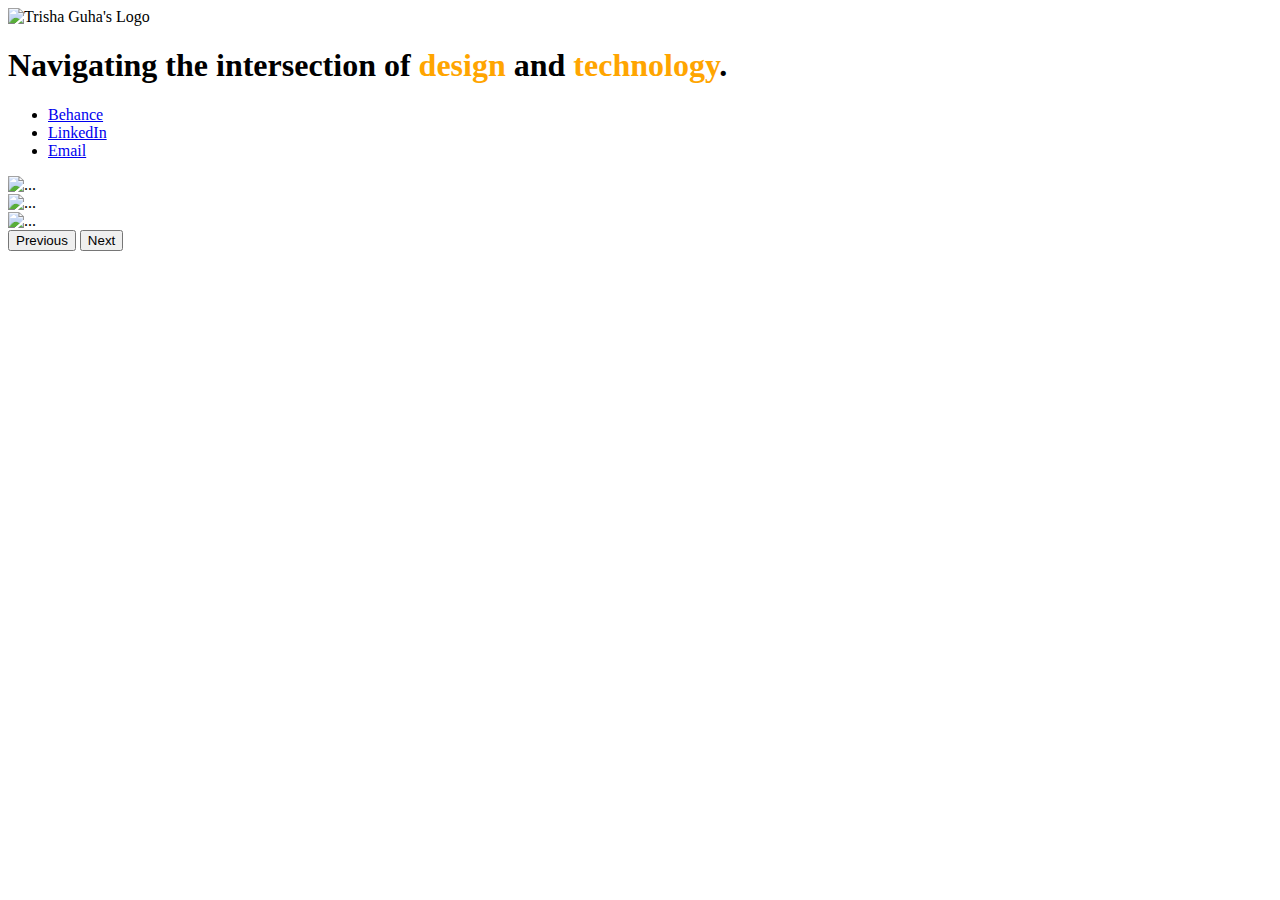
==== main website/index.html @ 4b681caf "Create index.html" ====
<!DOCTYPE HTML>
<html>

<head> 
<meta charset=”UTF-8”>
<meta name="viewport" content="width=device-width, initial-scale=1">

<!-- THE TITLE WILL APPEAR IN THE BROWSER WINDOW OR TAB -->
<title> Trisha Guha </title>
<link href="https://cdn.jsdelivr.net/npm/bootstrap@5.0.0-beta3/dist/css/bootstrap.min.css" rel="stylesheet" integrity="sha384-eOJMYsd53ii+scO/bJGFsiCZc+5NDVN2yr8+0RDqr0Ql0h+rP48ckxlpbzKgwra6" crossorigin="anonymous">  
<link rel="stylesheet" href="styles-contact.css">

</head>

<body>
    <div class="center">
        <img id="logo" src="images/trisha_logo@2x.png" alt = "Trisha Guha's Logo" class="responsive">
        
        <h1>Navigating the intersection of <span style="color:orange;">design</span> and <span style="color:orange;">technology</span>.<br> </h1>
        <h2>   </h2>
       
        
    <nav>
        <ul>
            <li><a             href="https://www.behance.net/trishaguha1" data-item='Behance'>Behance</a></li>
             <li><a href="https://www.linkedin.com/in/trishaguha" data-item='LinkedIn'>LinkedIn</a></li>
             <li><a href="mailto:tguha@calpoly.edu" data-item='Email'>Email</a></li>
        </ul>
    </nav>
    </div><!--end of center div-->
    </body> 
    <body>
<div id="carouselExampleControls" class="carousel slide" data-bs-ride="carousel">
  <div class="carousel-inner">
    <div class="carousel-item active">
      <img src="images/astronaut.png" class="d-block w-100" alt="...">
    </div>
    <div class="carousel-item">
      <img src="images/figma.png" class="d-block w-100" alt="...">
    </div>
    <div class="carousel-item">
      <img src="images/mockup.jpg" class="d-block w-100" alt="...">
    </div>
  </div>
  <button class="carousel-control-prev" type="button" data-bs-target="#carouselExampleControls" data-bs-slide="prev">
    <span class="carousel-control-prev-icon" aria-hidden="true"></span>
    <span class="visually-hidden">Previous</span>
  </button>
  <button class="carousel-control-next" type="button" data-bs-target="#carouselExampleControls" data-bs-slide="next">
    <span class="carousel-control-next-icon" aria-hidden="true"></span>
    <span class="visually-hidden">Next</span>
  </button>
</div>

<script src="https://cdn.jsdelivr.net/npm/bootstrap@5.0.0-beta3/dist/js/bootstrap.bundle.min.js" integrity="sha384-JEW9xMcG8R+pH31jmWH6WWP0WintQrMb4s7ZOdauHnUtxwoG2vI5DkLtS3qm9Ekf" crossorigin="anonymous"></script>

    </body> 
</html>
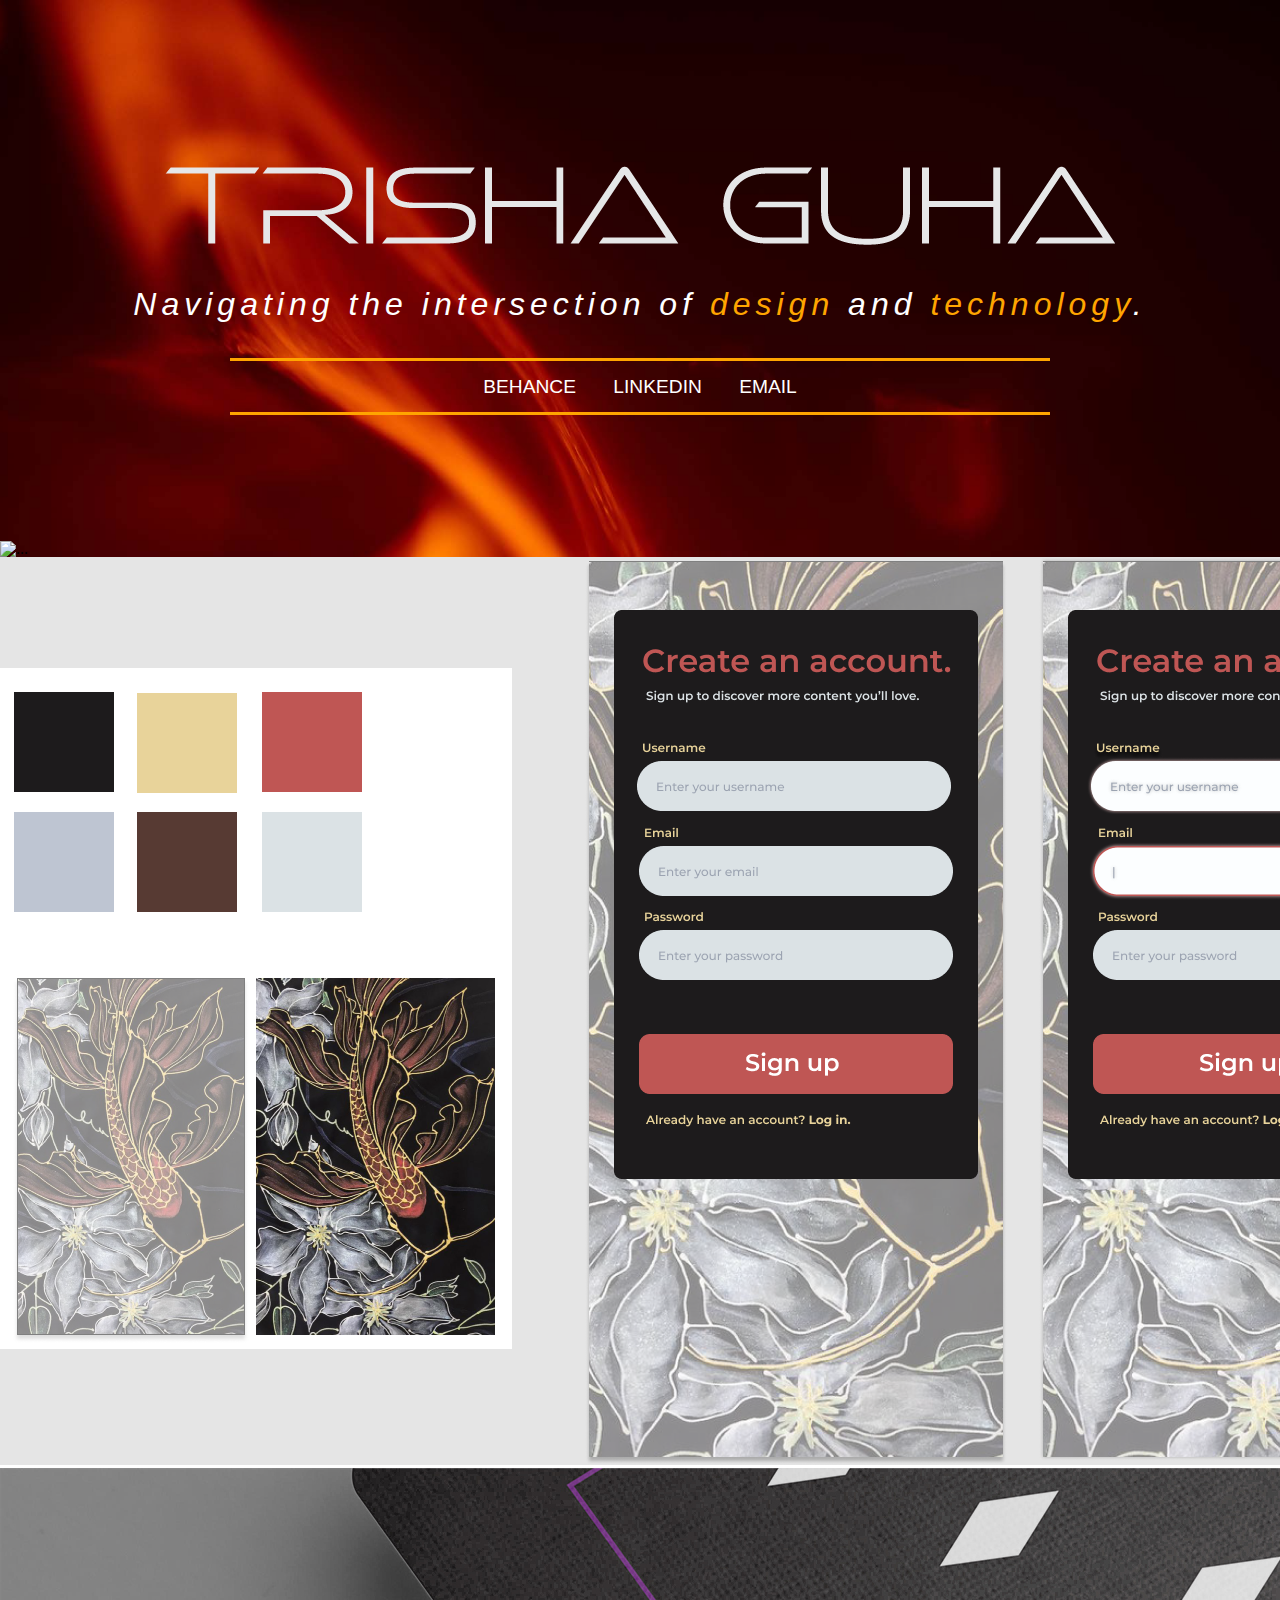
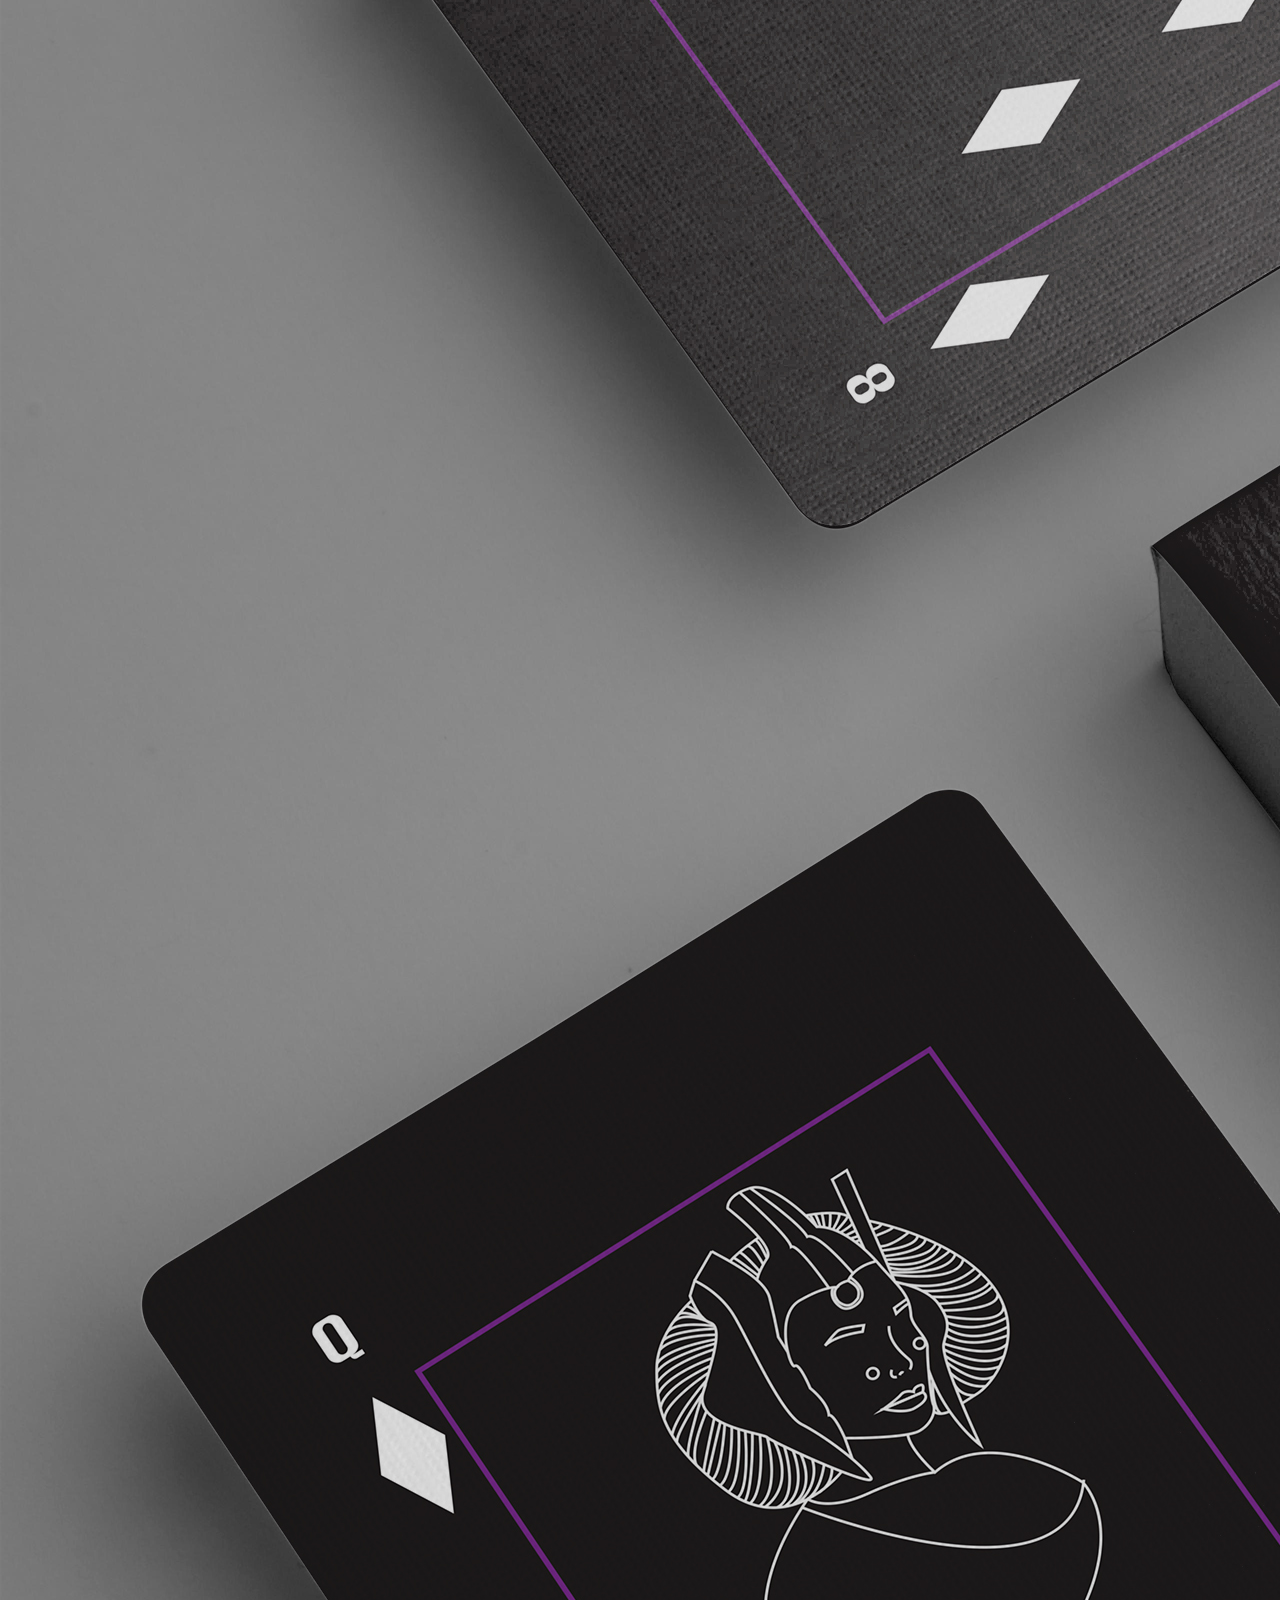
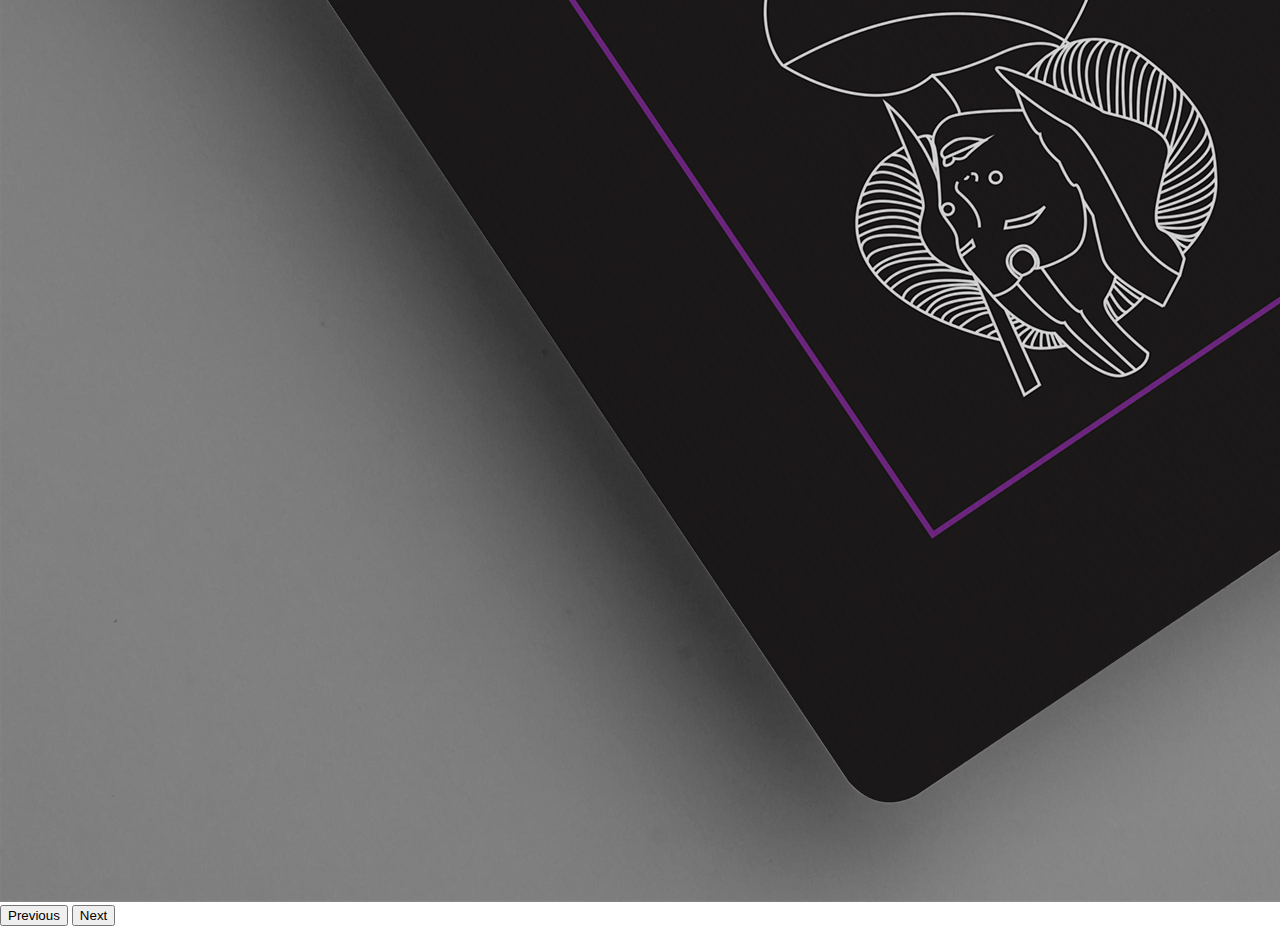
==== commit dd57887f: "Update index.html" ====
--- a/main website/index.html
+++ b/main website/index.html
@@ -9,6 +9,7 @@
 <title> Trisha Guha </title>
 <link href="https://cdn.jsdelivr.net/npm/bootstrap@5.0.0-beta3/dist/css/bootstrap.min.css" rel="stylesheet" integrity="sha384-eOJMYsd53ii+scO/bJGFsiCZc+5NDVN2yr8+0RDqr0Ql0h+rP48ckxlpbzKgwra6" crossorigin="anonymous">  
 <link rel="stylesheet" href="styles-contact.css">
+<link rel="stylesheet" href="https://use.typekit.net/hft4owy.css">
 
 </head>
 
@@ -33,7 +34,7 @@
 <div id="carouselExampleControls" class="carousel slide" data-bs-ride="carousel">
   <div class="carousel-inner">
     <div class="carousel-item active">
-      <img src="images/astronaut.png" class="d-block w-100" alt="...">
+      <img src="images/astronaut.png" class="d-block w-50" alt="...">
     </div>
     <div class="carousel-item">
       <img src="images/figma.png" class="d-block w-100" alt="...">
--- a/main website/styles-contact.css
+++ b/main website/styles-contact.css
@@ -0,0 +1,216 @@
+/*This is my 318 CONTACT PAGE using Eric Meyer's reset at the top of my page -- your CSS starts on line 56 */
+
+
+
+ /* http://meyerweb.com/eric/tools/css/reset/ 
+    v2.0 | 20110126
+    License: none (public domain)
+ */
+
+ html, body, div, span, applet, object, iframe,
+ h1, h2, h3, h4, h5, h6, p, blockquote, pre,
+ a, abbr, acronym, address, big, cite, code,
+ del, dfn, em, img, ins, kbd, q, s, samp,
+ small, strike, strong, sub, sup, tt, var,
+ b, u, i, center,
+ dl, dt, dd, ol, ul, li,
+ fieldset, form, label, legend,
+ table, caption, tbody, tfoot, thead, tr, th, td,
+ article, aside, canvas, details, embed, 
+ figure, figcaption, footer, header, hgroup, 
+ menu, nav, output, ruby, section, summary,
+ time, mark, audio, video {
+ 	margin: 0;
+ 	padding: 0;
+ 	border: 0;
+ 	font-size: 100%;
+ 	font: inherit;
+ 	vertical-align: baseline;
+ }
+ /* HTML5 display-role reset for older browsers */
+ article, aside, details, figcaption, figure, 
+ footer, header, hgroup, menu, nav, section {
+ 	display: block;
+ }
+ body {
+ 	line-height: 1;
+ }
+ ol, ul {
+ 	list-style: none;
+ }
+ blockquote, q {
+ 	quotes: none;
+ }
+ blockquote:before, blockquote:after,
+ q:before, q:after {
+ 	content: '';
+ 	content: none;
+ }
+ table {
+ 	border-collapse: collapse;
+ 	border-spacing: 0;
+ }
+
+
+
+ /* ---------- Hello, my name is Trisha Guha and this is the beginning of my CONTACT PAGE CSS for 201 Digital Publishing Systems March 2022 ------------ */
+
+ html, body {
+   height: 100%;
+   width: 100%;
+   padding: 0;
+   margin: 0;
+   background: url(images/orange_bg.jpg) 
+     center center fixed no-repeat;
+     background-size: cover;
+
+
+ }
+
+ .center {
+     width: 80%; /*added this to make div responsive*/
+ 	padding: 2%;
+     margin: 100px auto;
+ 	text-align: center;
+ }
+
+
+ #logo {
+     margin-bottom: 40px;
+     margin-top: 40px;
+ 	text-align: center;
+
+ }
+
+ h1 {
+ 	font-family: utile-display, sans-serif;
+     font-weight: 200;
+     font-style: italic;
+ 	font-size: 2em;
+     margin: 0px auto 10px auto;
+     color: #fff;
+     letter-spacing: 5px;
+
+     /*incorporating fade in and out*/
+     animation: fadeIn ease 5s;
+     -webkit-animation: fadeIn ease 5s;
+     -mox-animation: fadeIn ease 5s;
+     -o-animation: fadeIn ease 5s;
+     -ms-animation: fadeIn ease 5s;
+ }
+ @keyframes fadeIn {
+     0% {
+         opacity:0;
+     }
+     100% {
+         opacity:1;
+     }
+ }
+ @-moz-keyframes fadeIn {
+     0% {
+         opacity:0;
+     }
+     100% {
+         opacity:1;
+     }
+ }
+ @-webkit-keyframes fadeIn {
+     0% {
+         opacity:0;
+     }
+     100% {
+         opacity:1;
+     }
+ }
+ @-o-keyframes fadeIn {
+     0% {
+         opacity:0;
+     }
+     100% {
+         opacity:1;
+     }
+ }
+ @-ms-keyframes fadeIn {
+     0% {
+         opacity:0;
+     }
+     100% {
+         opacity:1;
+     }
+ }
+
+
+ h2 {
+     font-family: utile-display, sans-serif;
+     font-weight: 200;
+     font-style: normal;
+ 	font-size: 1.5em;
+     line-height: 1.4;
+     color: #fff;
+     padding: 0px 0px;
+     margin: 0px auto 25px auto;
+ }
+
+ p {
+     font-family: utile-display, serif;
+     font-weight: 400;
+     font-style: italic;
+ 	font-size: 1.2em;
+     line-height: 1.6;
+     color: #fff;
+ }
+ nav {
+     font-family: utile-display, sans-serif;
+     font-weight: 200;
+     font-style: normal;
+     font-size: 1.2em;
+     width: 80%;
+     margin: 0 auto;
+     border: solid orange;
+     border-width: 3px 0;
+     text-align: bottom;
+     margin-top: 2em;
+ }
+
+ nav li {
+     display:inline-flex;
+ }
+
+ nav a {
+     display:inline-flex;
+     padding: 16px;
+ }
+
+ a {
+     color:white;
+     text-decoration: none;
+     font-weight: 400;
+     transition: all 0.5s ease-in-out;
+     position: relative;
+     text-transform: uppercase;
+
+     &:: before {
+         content: attr(data-item);
+         transition: 0.5s;
+         color: orange;
+         position: absolute;
+         top: 0;
+         bottom: 0;
+         left: 0;
+         right: 0;
+         width: 0;
+         overflow: hidden;
+     }
+
+     &: hover {
+         &:: before {
+             width: 100%
+                 transition: all 0.5 ease-in-out;
+         }
+     }
+ } 
+
+ a:hover {
+     color:black;
+     background:white;
+ }
